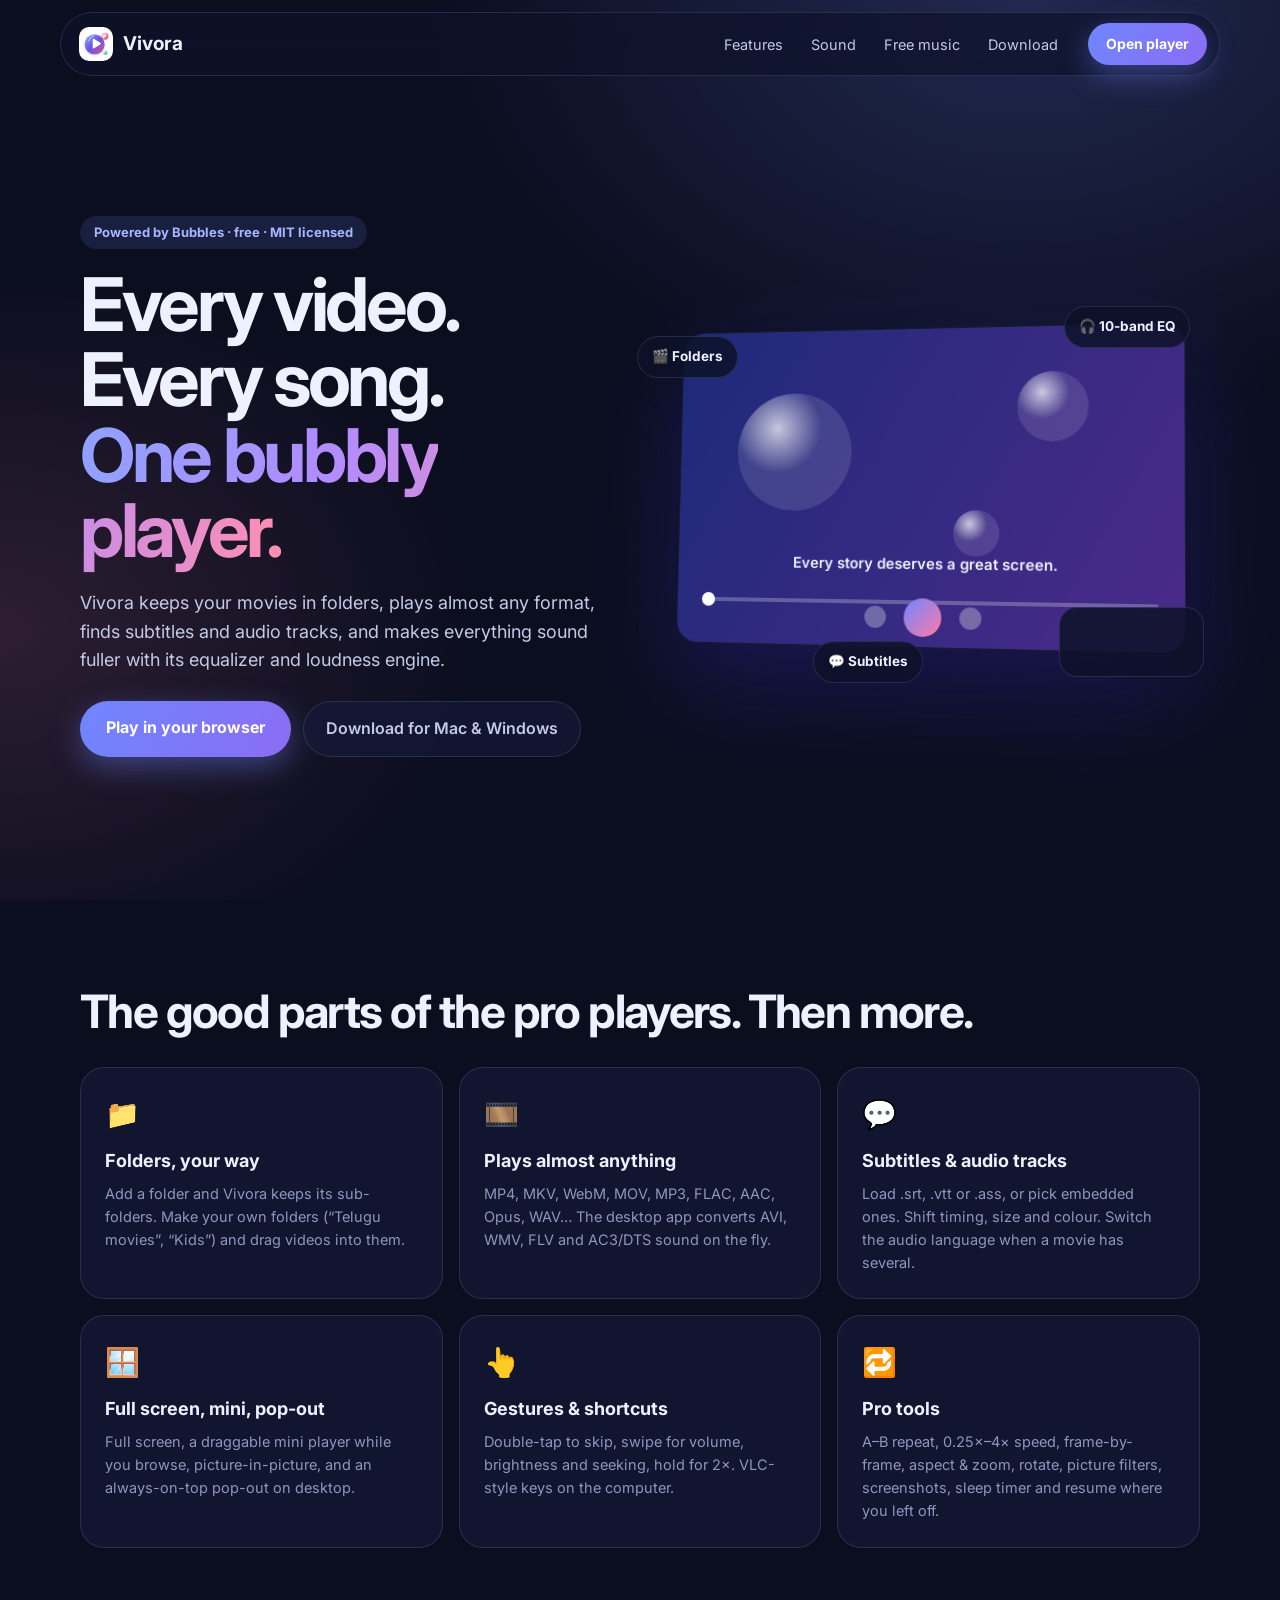
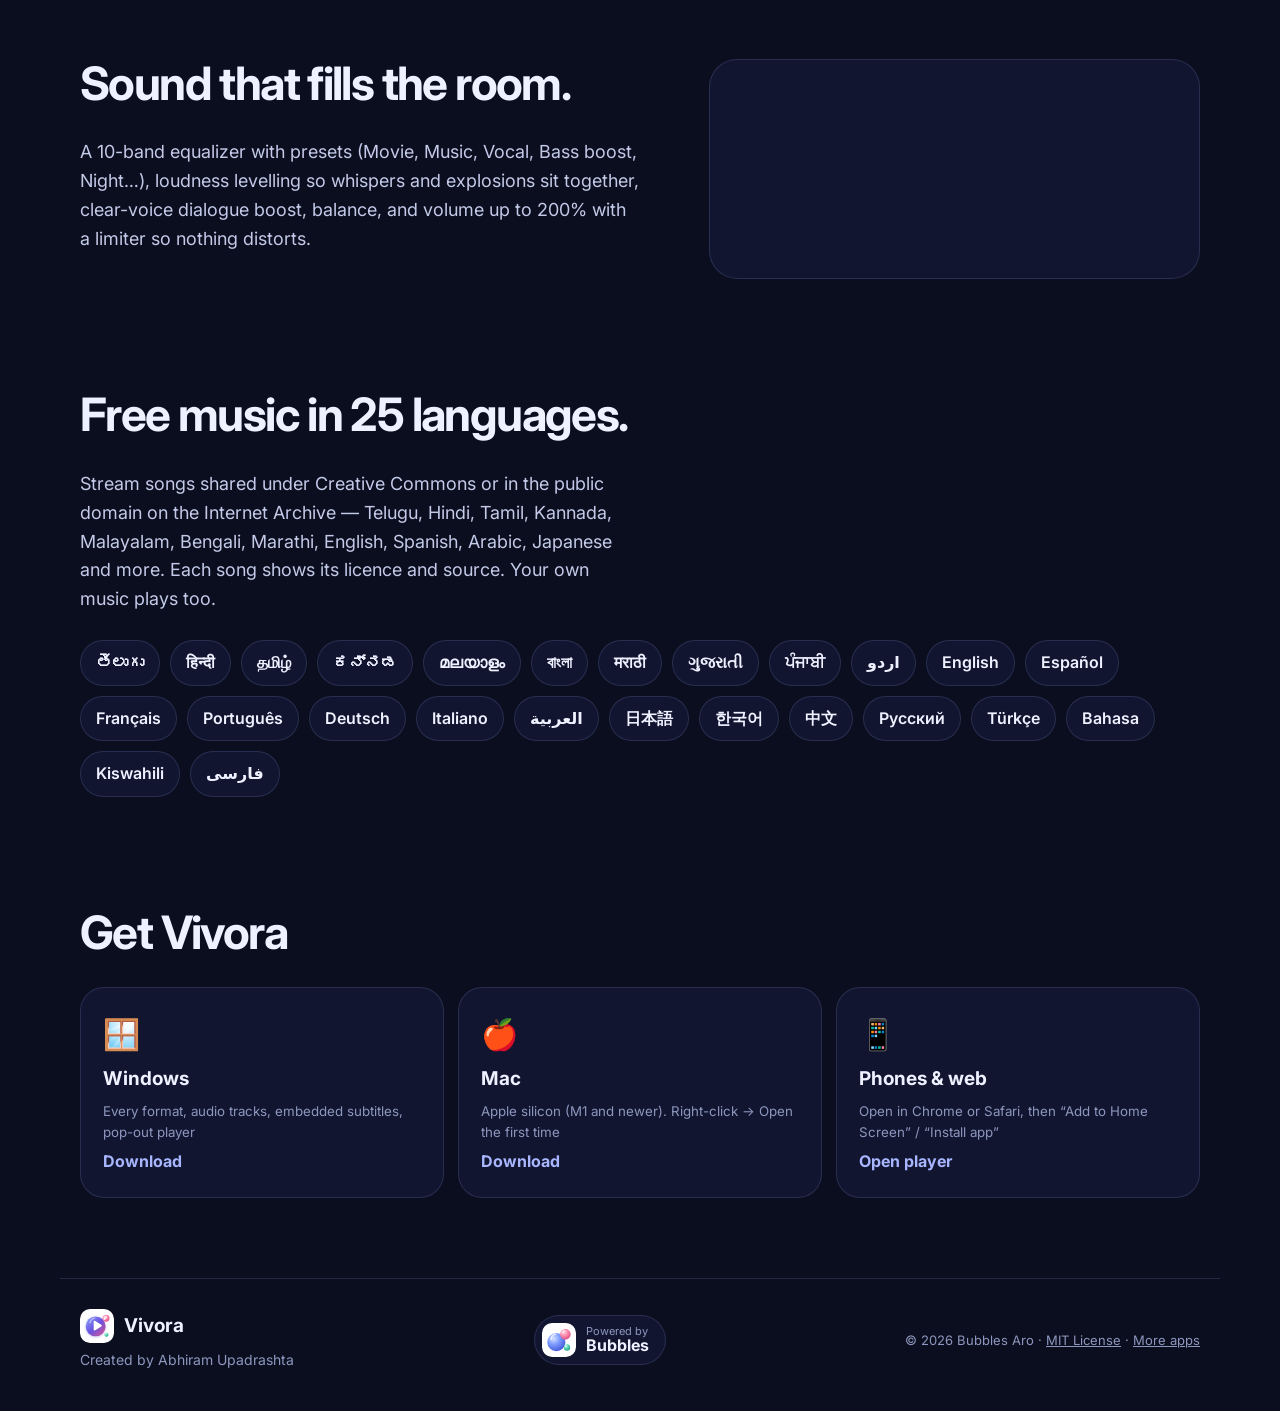
==== index.html @ 8bc0c9cb "Publish Vivora (src ad79552)" ====
<!doctype html>
<html lang="en">
<head>
<meta charset="utf-8">
<meta name="viewport" content="width=device-width,initial-scale=1">
<title>Vivora — video &amp; music player, free for Mac, Windows, phones and web</title>
<meta name="description" content="Vivora plays your movies and music with folders, subtitles, audio tracks, a 10-band equalizer, mini player and free music in 25 languages. Free, by Abhiram Upadrashta. Powered by Bubbles.">
<link rel="canonical" href="https://abhiramupadrashta.github.io/Vivora/">
<meta property="og:title" content="Vivora — video & music player"><meta property="og:image" content="https://abhiramupadrashta.github.io/Vivora/img/vivora-512.png">
<meta name="theme-color" content="#0b0e1f">
<link rel="icon" href="img/vivora.svg"><link rel="apple-touch-icon" href="img/vivora-180.png">
<link rel="preconnect" href="https://fonts.googleapis.com"><link rel="preconnect" href="https://fonts.gstatic.com" crossorigin>
<link href="https://fonts.googleapis.com/css2?family=Inter:wght@400;500;600;700;800&display=swap" rel="stylesheet">
<link rel="stylesheet" href="site.css?v=ad79552">
</head>
<body>
<header class="nav"><a class="brand" href="./"><img src="img/vivora.svg" alt=""><b>Vivora</b></a><nav><a href="#features">Features</a><a href="#sound">Sound</a><a href="#music">Free music</a><a href="#get">Download</a></nav><a class="cta sm" href="app/">Open player</a></header>
<main>
<section class="hero">
  <div class="copy">
    <span class="kicker rv">Powered by Bubbles · free · MIT licensed</span>
    <h1 class="rv">Every video.<br>Every song.<br><span class="grad">One bubbly player.</span></h1>
    <p class="lead rv">Vivora keeps your movies in folders, plays almost any format, finds subtitles and audio tracks, and makes everything sound fuller with its equalizer and loudness engine.</p>
    <div class="ctas rv"><a class="cta" href="app/">Play in your browser</a><a class="ghost" href="#get">Download for Mac &amp; Windows</a></div>
  </div>
  <div class="device rv" aria-hidden="true">
    <div class="screen">
      <div class="film"><i></i><i></i><i></i></div>
      <div class="sub">Every story deserves a great screen.</div>
      <div class="bar"><span class="fill"></span><span class="knob"></span></div>
      <div class="btns"><b></b><b class="big"></b><b></b></div>
    </div>
    <div class="eqv"><i></i><i></i><i></i><i></i><i></i><i></i><i></i><i></i><i></i><i></i></div>
    <div class="pill p1">🎬 Folders</div><div class="pill p2">💬 Subtitles</div><div class="pill p3">🎧 10-band EQ</div>
  </div>
</section>

<section id="features" class="sec">
  <h2 class="rv">The good parts of the pro players. Then more.</h2>
  <div class="grid">
    <article class="card rv"><span>📁</span><h3>Folders, your way</h3><p>Add a folder and Vivora keeps its sub-folders. Make your own folders (“Telugu movies”, “Kids”) and drag videos into them.</p></article>
    <article class="card rv"><span>🎞️</span><h3>Plays almost anything</h3><p>MP4, MKV, WebM, MOV, MP3, FLAC, AAC, Opus, WAV… The desktop app converts AVI, WMV, FLV and AC3/DTS sound on the fly.</p></article>
    <article class="card rv"><span>💬</span><h3>Subtitles &amp; audio tracks</h3><p>Load .srt, .vtt or .ass, or pick embedded ones. Shift timing, size and colour. Switch the audio language when a movie has several.</p></article>
    <article class="card rv"><span>🪟</span><h3>Full screen, mini, pop-out</h3><p>Full screen, a draggable mini player while you browse, picture-in-picture, and an always-on-top pop-out on desktop.</p></article>
    <article class="card rv"><span>👆</span><h3>Gestures &amp; shortcuts</h3><p>Double-tap to skip, swipe for volume, brightness and seeking, hold for 2×. VLC-style keys on the computer.</p></article>
    <article class="card rv"><span>🔁</span><h3>Pro tools</h3><p>A–B repeat, 0.25×–4× speed, frame-by-frame, aspect &amp; zoom, rotate, picture filters, screenshots, sleep timer and resume where you left off.</p></article>
  </div>
</section>

<section id="sound" class="sec sound">
  <div class="rv"><h2>Sound that fills the room.</h2><p class="lead">A 10-band equalizer with presets (Movie, Music, Vocal, Bass boost, Night…), loudness levelling so whispers and explosions sit together, clear-voice dialogue boost, balance, and volume up to 200% with a limiter so nothing distorts.</p></div>
  <div class="eqbig rv"><i></i><i></i><i></i><i></i><i></i><i></i><i></i><i></i><i></i><i></i></div>
</section>

<section id="music" class="sec music">
  <h2 class="rv">Free music in 25 languages.</h2>
  <p class="lead rv">Stream songs shared under Creative Commons or in the public domain on the Internet Archive — Telugu, Hindi, Tamil, Kannada, Malayalam, Bengali, Marathi, English, Spanish, Arabic, Japanese and more. Each song shows its licence and source. Your own music plays too.</p>
  <div class="langs rv"><span>తెలుగు</span><span>हिन्दी</span><span>தமிழ்</span><span>ಕನ್ನಡ</span><span>മലയാളം</span><span>বাংলা</span><span>मराठी</span><span>ગુજરાતી</span><span>ਪੰਜਾਬੀ</span><span>اردو</span><span>English</span><span>Español</span><span>Français</span><span>Português</span><span>Deutsch</span><span>Italiano</span><span>العربية</span><span>日本語</span><span>한국어</span><span>中文</span><span>Русский</span><span>Türkçe</span><span>Bahasa</span><span>Kiswahili</span><span>فارسی</span></div>
</section>

<section id="get" class="sec get">
  <h2 class="rv">Get Vivora</h2>
  <div class="dls">
    <a class="dl rv" href="https://github.com/AbhiramUpadrashta/Vivora/releases/latest/download/Vivora-Setup.exe"><span>🪟</span><b>Windows</b><small>Every format, audio tracks, embedded subtitles, pop-out player</small><em>Download</em></a>
    <a class="dl rv" href="https://github.com/AbhiramUpadrashta/Vivora/releases/latest/download/Vivora-mac.zip"><span>🍎</span><b>Mac</b><small>Apple silicon (M1 and newer). Right-click → Open the first time</small><em>Download</em></a>
    <a class="dl rv" href="app/"><span>📱</span><b>Phones &amp; web</b><small>Open in Chrome or Safari, then “Add to Home Screen” / “Install app”</small><em>Open player</em></a>
  </div>
</section>
</main>
<footer class="foot">
  <div><a class="brand" href="./"><img src="img/vivora.svg" alt=""><b>Vivora</b></a><p class="muted">Created by Abhiram Upadrashta</p></div>
  <a class="pby" href="../" title="Bubbles Aro — more apps"><img src="img/bubbles.svg" alt=""><span><small>Powered by</small><b>Bubbles</b></span></a>
  <div class="muted small">© <span id="yr"></span> Bubbles Aro · <a href="LICENSE.txt">MIT License</a> · <a href="../">More apps</a></div>
</footer>
<script src="site.js?v=ad79552"></script>
</body>
</html>
---- site.css ----
:root{--bg:#0b0e1f;--ink:#eef1ff;--ink2:#c3cae8;--muted:#8d97bd;--line:rgba(170,185,255,.15);--card:rgba(22,28,60,.6);--brand:#6f86ff;--brand2:#8b6cf5;--pink:#ff7aa8}*{box-sizing:border-box}html{scroll-behavior:smooth}body{margin:0;font:16px/1.6 Inter,system-ui,sans-serif;color:var(--ink);background:radial-gradient(1000px 700px at 80% 0%,rgba(111,134,255,.22),transparent 60%),radial-gradient(800px 600px at 0% 70%,rgba(255,122,168,.14),transparent 60%),var(--bg);background-attachment:fixed;overflow-x:hidden}a{color:inherit}.muted{color:var(--muted)}.small{font-size:13px}.grad{background:linear-gradient(100deg,#8fa2ff,#b18cff 45%,#ff8fb1);-webkit-background-clip:text;background-clip:text;color:transparent}.nav{position:sticky;top:12px;z-index:9;display:flex;align-items:center;gap:18px;max-width:1160px;margin:12px auto 0;padding:10px 12px 10px 18px;border-radius:999px;background:#0e122ab8;-webkit-backdrop-filter:blur(16px);backdrop-filter:blur(16px);border:1px solid var(--line)}.nav nav{display:flex;gap:4px;margin-left:auto}.nav nav a{text-decoration:none;color:var(--ink2);padding:8px 12px;border-radius:999px;font-size:14.5px}.nav nav a:hover{background:#6f86ff24}.brand{display:flex;align-items:center;gap:10px;text-decoration:none;font-size:19px}.brand img{width:34px;height:34px;border-radius:10px}.cta{display:inline-flex;text-decoration:none;color:#fff;font-weight:700;padding:14px 26px;border-radius:999px;background:linear-gradient(120deg,var(--brand),var(--brand2));box-shadow:0 10px 30px #6f86ff66;transition:.25s}.cta:hover{transform:translateY(-2px)}.cta.sm{padding:10px 18px;font-size:14px}.ghost{display:inline-flex;text-decoration:none;font-weight:600;color:var(--ink2);padding:14px 22px;border-radius:999px;border:1px solid var(--line);background:var(--card)}main{max-width:1160px;margin:0 auto;padding:0 20px}.hero{display:grid;grid-template-columns:1fr 1.05fr;gap:40px;align-items:center;min-height:calc(100vh - 80px)}.kicker{display:inline-block;font-size:13px;font-weight:700;color:#a8b6ff;background:#6f86ff24;padding:6px 14px;border-radius:999px;margin-bottom:18px}h1{font-size:clamp(42px,6vw,74px);line-height:1.02;letter-spacing:-.045em;margin:0 0 20px}.lead{font-size:18px;color:var(--ink2);max-width:560px;margin:0 0 26px}.ctas{display:flex;gap:12px;flex-wrap:wrap}.device{position:relative;padding:20px}.screen{position:relative;aspect-ratio:16/10;border-radius:22px;overflow:hidden;background:#000;border:1px solid var(--line);box-shadow:0 40px 100px #281e8c73;transform:perspective(1200px) rotateY(-10deg) rotateX(4deg);animation:float 7s ease-in-out infinite}@keyframes float{50%{transform:perspective(1200px) rotateY(-6deg) rotateX(2deg) translateY(-10px)}}.film{position:absolute;top:0;right:0;bottom:0;left:0;background:linear-gradient(120deg,#1d2a7a,#5b2a8e 45%,#c2457d 75%,#ff9e6b);background-size:300% 300%;animation:pan 9s ease-in-out infinite}@keyframes pan{50%{background-position:100% 50%}}.film i{position:absolute;border-radius:50%;background:radial-gradient(circle at 35% 30%,#ffffffb3,#fff0 40%),#ffffff1f;animation:bub 8s ease-in-out infinite}.film i:nth-child(1){width:120px;height:120px;left:12%;top:20%}.film i:nth-child(2){width:70px;height:70px;right:18%;top:14%;animation-delay:-3s}.film i:nth-child(3){width:46px;height:46px;left:56%;bottom:28%;animation-delay:-5s}@keyframes bub{50%{transform:translate(20px,-24px) scale(1.08)}}.sub{position:absolute;left:0;right:0;bottom:22%;text-align:center;font-weight:600;font-size:15px}.sub:before{content:"";position:absolute;top:-4px;right:25%;bottom:-4px;left:25%;background:#00000073;border-radius:6px;z-index:-1}.bar{position:absolute;left:5%;right:5%;bottom:13%;height:4px;border-radius:4px;background:#ffffff40}.bar .fill{position:absolute;left:0;top:0;bottom:0;border-radius:4px;background:linear-gradient(90deg,var(--brand),var(--pink));animation:prog 9s linear infinite}.bar .knob{position:absolute;top:-5px;width:14px;height:14px;border-radius:50%;background:#fff;animation:knob 9s linear infinite}@keyframes prog{0%{width:0}to{width:100%}}@keyframes knob{0%{left:0}to{left:calc(100% - 14px)}}.btns{position:absolute;bottom:3%;left:0;right:0;display:flex;justify-content:center;gap:18px;align-items:center}.btns b{width:22px;height:22px;border-radius:50%;background:#ffffff4d}.btns b.big{width:38px;height:38px;background:linear-gradient(135deg,var(--brand),var(--pink))}.eqv{position:absolute;right:-4px;bottom:-10px;display:flex;gap:5px;align-items:flex-end;height:70px;padding:12px 14px;border-radius:18px;background:#0e122ad9;border:1px solid var(--line)}.eqv i,.eqbig i{display:block;width:7px;border-radius:4px;background:linear-gradient(var(--pink),var(--brand));animation:eq 1.1s ease-in-out infinite alternate}.eqv i:nth-child(odd),.eqbig i:nth-child(odd){animation-duration:.8s}.eqv i:nth-child(3n),.eqbig i:nth-child(3n){animation-duration:1.3s}@keyframes eq{0%{height:12%}to{height:100%}}.pill{position:absolute;padding:9px 14px;border-radius:999px;background:#0e122ad9;border:1px solid var(--line);font-weight:700;font-size:13.5px;animation:pop 6s ease-in-out infinite}.p1{left:-10px;top:30px}.p2{left:30%;bottom:-16px;animation-delay:-2s}.p3{right:10px;top:0;animation-delay:-4s}@keyframes pop{0%,to{transform:translateY(0)}50%{transform:translateY(-8px)}}.sec{padding:90px 0 20px}h2{font-size:clamp(30px,4.2vw,46px);letter-spacing:-.035em;line-height:1.1;margin:0 0 30px}.grid{display:grid;grid-template-columns:repeat(3,1fr);gap:16px}.card{padding:24px;border-radius:24px;background:var(--card);border:1px solid var(--line);transition:transform .3s}.card:hover{transform:translateY(-6px)}.card span{font-size:28px}.card h3{margin:10px 0 6px;font-size:18px}.card p{margin:0;color:var(--muted);font-size:14.5px}.sound{display:grid;grid-template-columns:1.2fr 1fr;gap:40px;align-items:center}.eqbig{display:flex;gap:12px;align-items:flex-end;height:220px;padding:24px;border-radius:28px;background:var(--card);border:1px solid var(--line)}.eqbig i{flex:1;width:auto}.langs{display:flex;flex-wrap:wrap;gap:10px}.langs span{padding:9px 15px;border-radius:999px;background:var(--card);border:1px solid var(--line);font-weight:600;animation:pop 5s ease-in-out infinite}.langs span:nth-child(3n){animation-delay:-1.5s}.langs span:nth-child(3n+1){animation-delay:-3s}.dls{display:grid;grid-template-columns:repeat(3,1fr);gap:14px}.dl{display:flex;flex-direction:column;gap:6px;padding:22px;border-radius:24px;text-decoration:none;background:var(--card);border:1px solid var(--line);transition:.25s}.dl:hover{transform:translateY(-4px);border-color:#6f86ff80}.dl span{font-size:30px}.dl b{font-size:19px}.dl small{color:var(--muted);flex:1}.dl em{font-style:normal;font-weight:700;color:#a8b6ff}.foot{max-width:1160px;margin:60px auto 0;padding:30px 20px 40px;display:flex;gap:20px;justify-content:space-between;align-items:center;flex-wrap:wrap;border-top:1px solid var(--line)}.foot p{margin:6px 0 0;font-size:14px}.pby{display:inline-flex;align-items:center;gap:10px;padding:7px 16px 7px 7px;border-radius:999px;text-decoration:none;background:var(--card);border:1px solid var(--line)}.pby img{width:34px;height:34px;border-radius:10px}.pby span{display:flex;flex-direction:column;line-height:1.1}.pby small{font-size:11px;color:var(--muted)}.pby b{font-size:16px}.rv{opacity:0;transform:translateY(24px);transition:opacity .8s,transform .8s}.rv.in{opacity:1;transform:none}@media (max-width:900px){.hero,.sound,.grid,.dls{grid-template-columns:1fr}.nav nav{display:none}.brand{margin-right:auto}.screen{transform:none;animation:none}}@media (prefers-reduced-motion:reduce){*{animation:none!important}.rv{opacity:1;transform:none}}
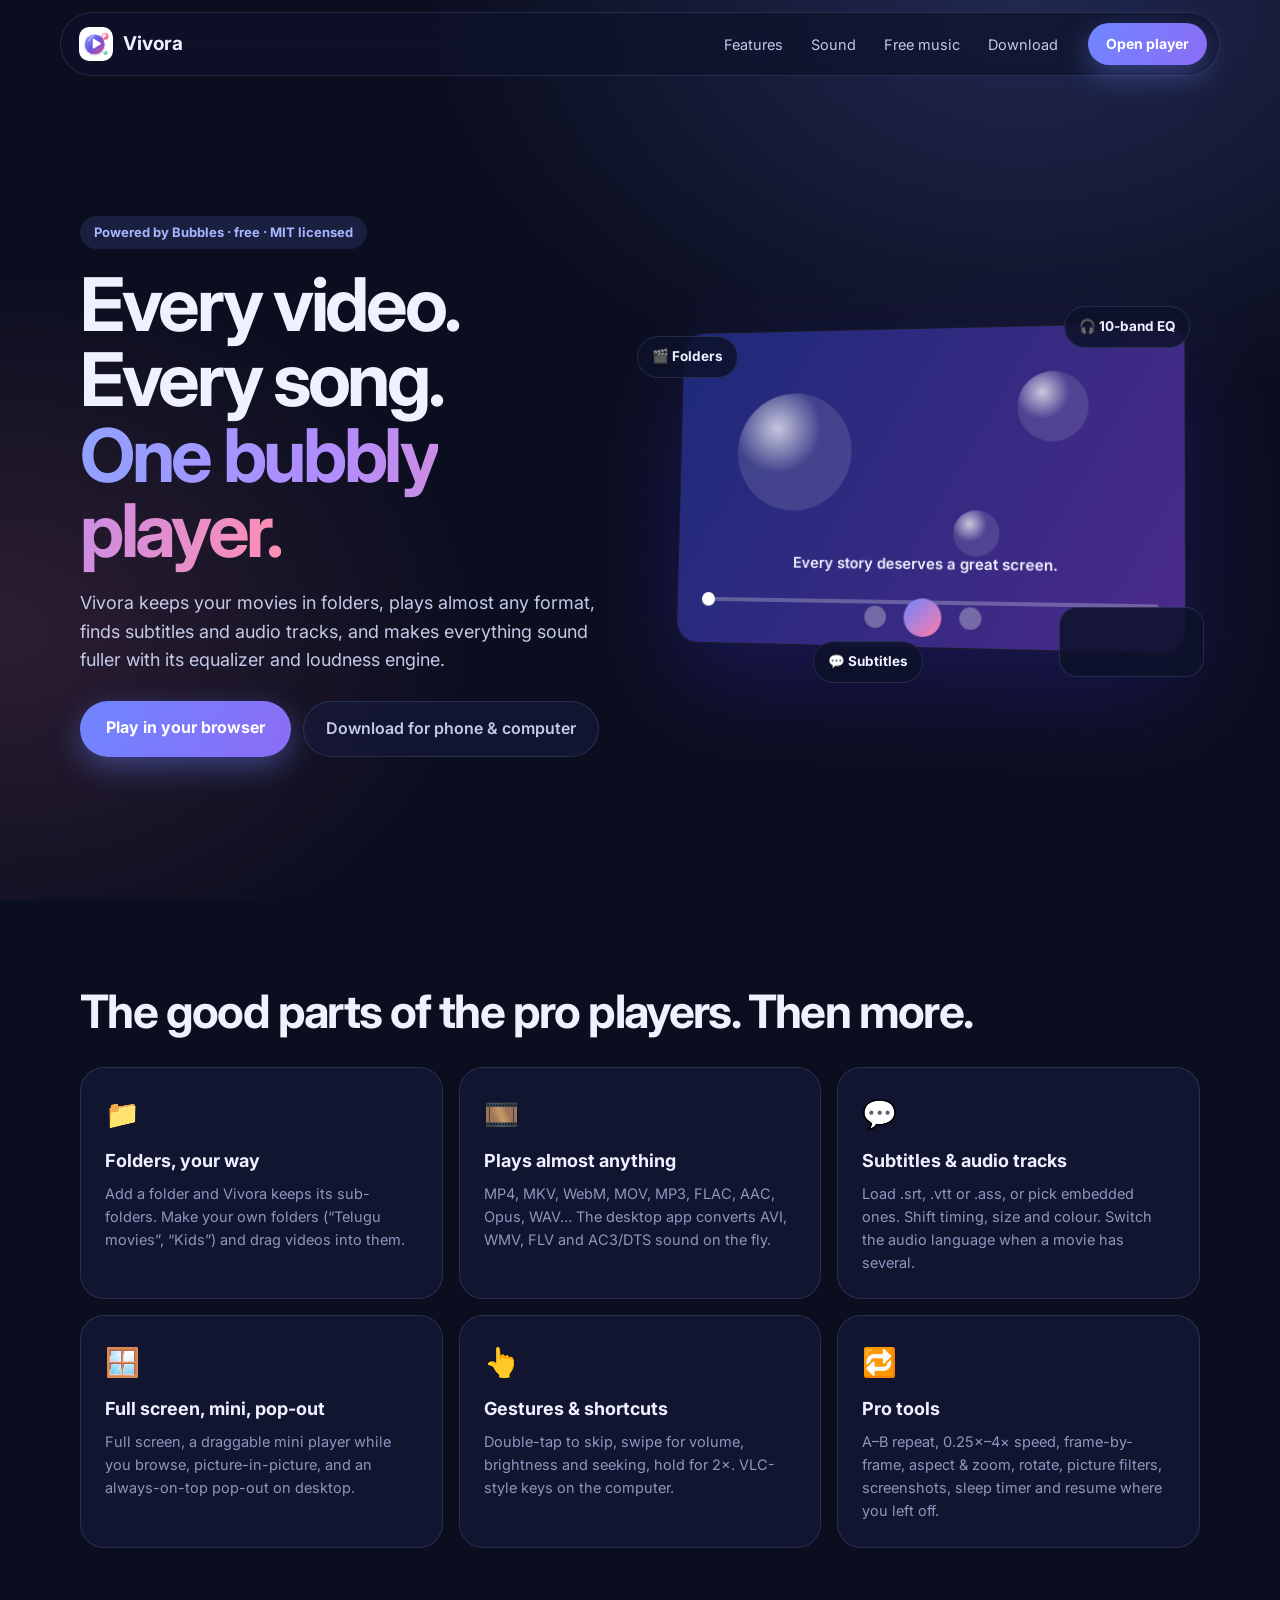
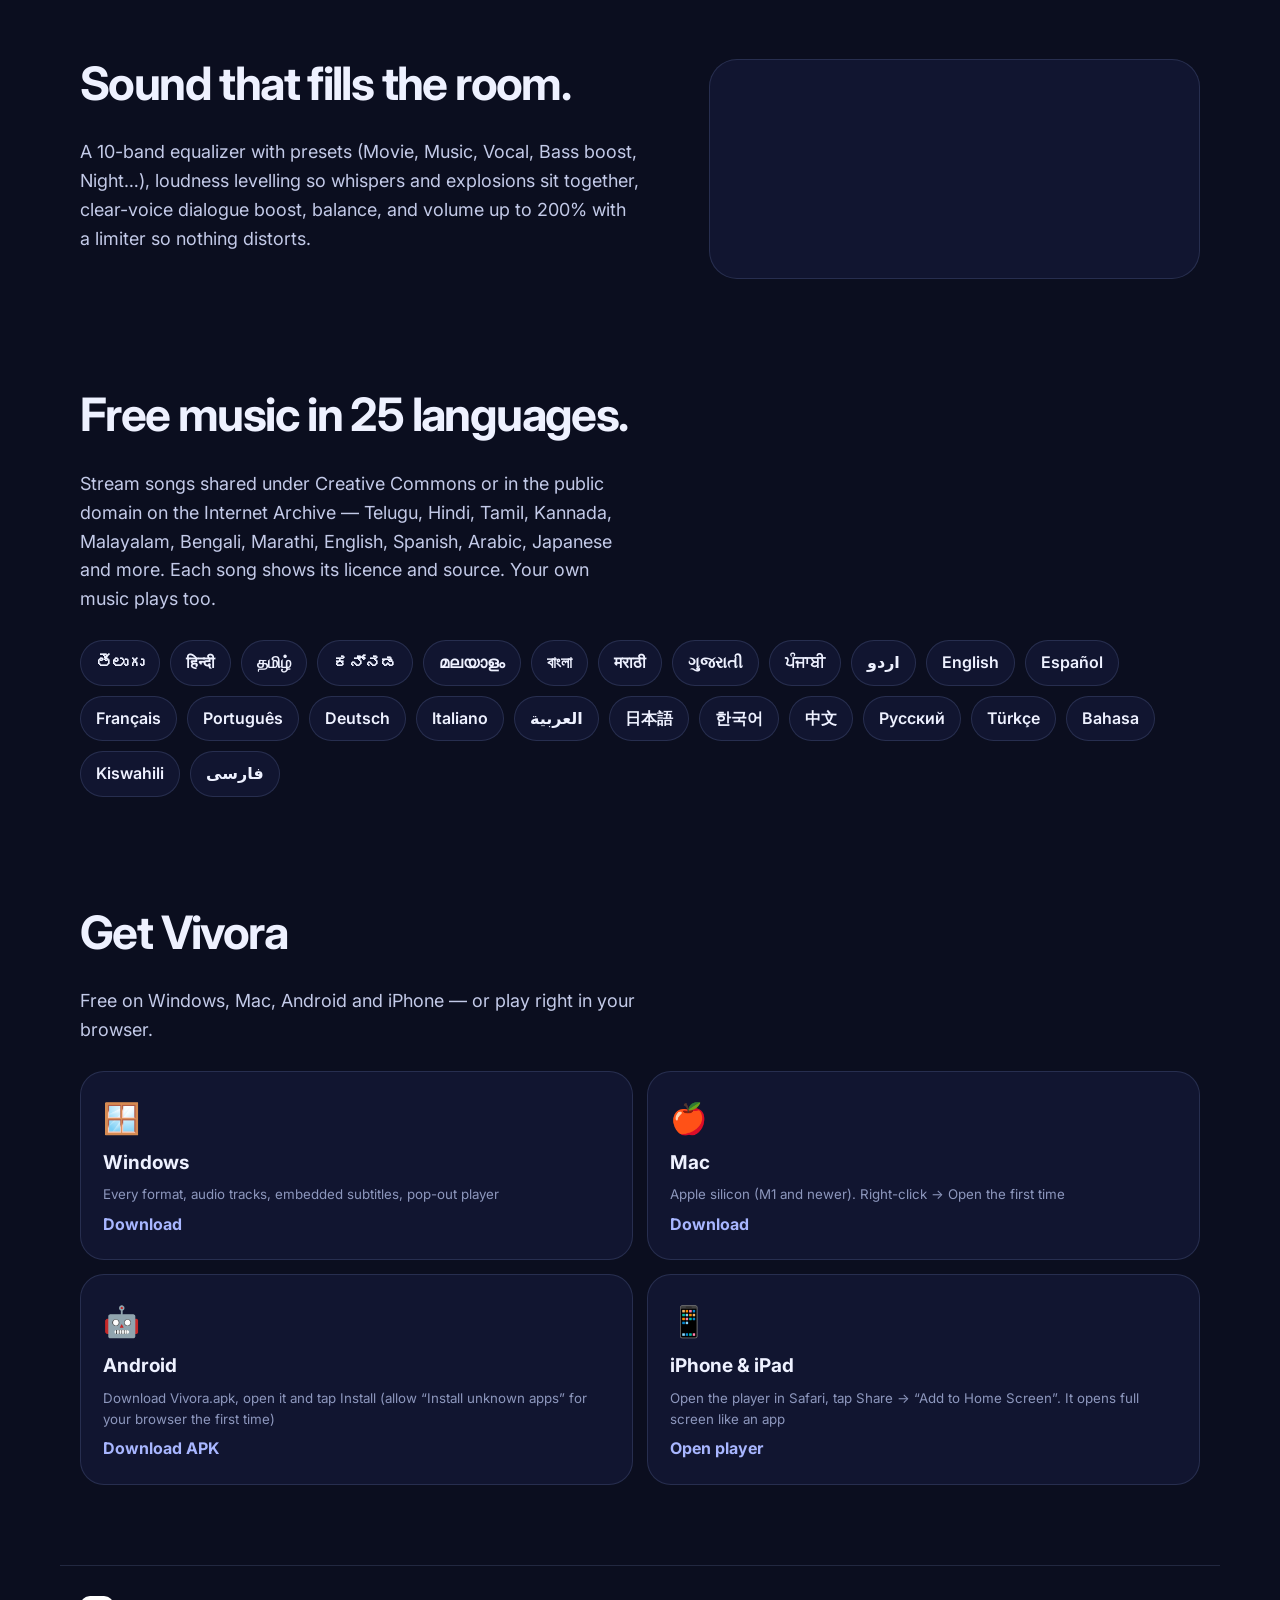
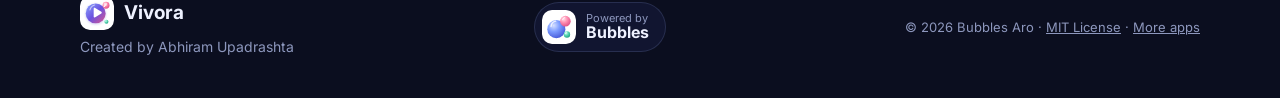
==== commit 0da16b1b: "Publish Vivora (src 5b68245)" ====
--- a/index.html
+++ b/index.html
@@ -11,7 +11,7 @@
 <link rel="icon" href="img/vivora.svg"><link rel="apple-touch-icon" href="img/vivora-180.png">
 <link rel="preconnect" href="https://fonts.googleapis.com"><link rel="preconnect" href="https://fonts.gstatic.com" crossorigin>
 <link href="https://fonts.googleapis.com/css2?family=Inter:wght@400;500;600;700;800&display=swap" rel="stylesheet">
-<link rel="stylesheet" href="site.css?v=ad79552">
+<link rel="stylesheet" href="site.css?v=5b68245">
 </head>
 <body>
 <header class="nav"><a class="brand" href="./"><img src="img/vivora.svg" alt=""><b>Vivora</b></a><nav><a href="#features">Features</a><a href="#sound">Sound</a><a href="#music">Free music</a><a href="#get">Download</a></nav><a class="cta sm" href="app/">Open player</a></header>
@@ -21,7 +21,7 @@
     <span class="kicker rv">Powered by Bubbles · free · MIT licensed</span>
     <h1 class="rv">Every video.<br>Every song.<br><span class="grad">One bubbly player.</span></h1>
     <p class="lead rv">Vivora keeps your movies in folders, plays almost any format, finds subtitles and audio tracks, and makes everything sound fuller with its equalizer and loudness engine.</p>
-    <div class="ctas rv"><a class="cta" href="app/">Play in your browser</a><a class="ghost" href="#get">Download for Mac &amp; Windows</a></div>
+    <div class="ctas rv"><a class="cta" href="app/">Play in your browser</a><a class="ghost" href="#get">Download for phone &amp; computer</a></div>
   </div>
   <div class="device rv" aria-hidden="true">
     <div class="screen">
@@ -60,10 +60,12 @@
 
 <section id="get" class="sec get">
   <h2 class="rv">Get Vivora</h2>
+  <p class="lead rv" id="dlHint">Free on Windows, Mac, Android and iPhone — or play right in your browser.</p>
   <div class="dls">
-    <a class="dl rv" href="https://github.com/AbhiramUpadrashta/Vivora/releases/latest/download/Vivora-Setup.exe"><span>🪟</span><b>Windows</b><small>Every format, audio tracks, embedded subtitles, pop-out player</small><em>Download</em></a>
-    <a class="dl rv" href="https://github.com/AbhiramUpadrashta/Vivora/releases/latest/download/Vivora-mac.zip"><span>🍎</span><b>Mac</b><small>Apple silicon (M1 and newer). Right-click → Open the first time</small><em>Download</em></a>
-    <a class="dl rv" href="app/"><span>📱</span><b>Phones &amp; web</b><small>Open in Chrome or Safari, then “Add to Home Screen” / “Install app”</small><em>Open player</em></a>
+    <a class="dl rv" id="dlWin" href="https://github.com/AbhiramUpadrashta/Vivora/releases/latest/download/Vivora-Setup.exe"><span>🪟</span><b>Windows</b><small>Every format, audio tracks, embedded subtitles, pop-out player</small><em>Download</em></a>
+    <a class="dl rv" id="dlMac" href="https://github.com/AbhiramUpadrashta/Vivora/releases/latest/download/Vivora-mac.zip"><span>🍎</span><b>Mac</b><small>Apple silicon (M1 and newer). Right-click → Open the first time</small><em>Download</em></a>
+    <a class="dl rv" id="dlAndroid" href="https://github.com/AbhiramUpadrashta/Vivora/releases/latest/download/Vivora.apk"><span>🤖</span><b>Android</b><small>Download Vivora.apk, open it and tap Install (allow “Install unknown apps” for your browser the first time)</small><em>Download APK</em></a>
+    <a class="dl rv" id="dlIos" href="app/"><span>📱</span><b>iPhone &amp; iPad</b><small>Open the player in Safari, tap Share → “Add to Home Screen”. It opens full screen like an app</small><em>Open player</em></a>
   </div>
 </section>
 </main>
@@ -72,6 +74,6 @@
   <a class="pby" href="../" title="Bubbles Aro — more apps"><img src="img/bubbles.svg" alt=""><span><small>Powered by</small><b>Bubbles</b></span></a>
   <div class="muted small">© <span id="yr"></span> Bubbles Aro · <a href="LICENSE.txt">MIT License</a> · <a href="../">More apps</a></div>
 </footer>
-<script src="site.js?v=ad79552"></script>
+<script src="site.js?v=5b68245"></script>
 </body>
 </html>
--- a/site.css
+++ b/site.css
@@ -1 +1 @@
-:root{--bg:#0b0e1f;--ink:#eef1ff;--ink2:#c3cae8;--muted:#8d97bd;--line:rgba(170,185,255,.15);--card:rgba(22,28,60,.6);--brand:#6f86ff;--brand2:#8b6cf5;--pink:#ff7aa8}*{box-sizing:border-box}html{scroll-behavior:smooth}body{margin:0;font:16px/1.6 Inter,system-ui,sans-serif;color:var(--ink);background:radial-gradient(1000px 700px at 80% 0%,rgba(111,134,255,.22),transparent 60%),radial-gradient(800px 600px at 0% 70%,rgba(255,122,168,.14),transparent 60%),var(--bg);background-attachment:fixed;overflow-x:hidden}a{color:inherit}.muted{color:var(--muted)}.small{font-size:13px}.grad{background:linear-gradient(100deg,#8fa2ff,#b18cff 45%,#ff8fb1);-webkit-background-clip:text;background-clip:text;color:transparent}.nav{position:sticky;top:12px;z-index:9;display:flex;align-items:center;gap:18px;max-width:1160px;margin:12px auto 0;padding:10px 12px 10px 18px;border-radius:999px;background:#0e122ab8;-webkit-backdrop-filter:blur(16px);backdrop-filter:blur(16px);border:1px solid var(--line)}.nav nav{display:flex;gap:4px;margin-left:auto}.nav nav a{text-decoration:none;color:var(--ink2);padding:8px 12px;border-radius:999px;font-size:14.5px}.nav nav a:hover{background:#6f86ff24}.brand{display:flex;align-items:center;gap:10px;text-decoration:none;font-size:19px}.brand img{width:34px;height:34px;border-radius:10px}.cta{display:inline-flex;text-decoration:none;color:#fff;font-weight:700;padding:14px 26px;border-radius:999px;background:linear-gradient(120deg,var(--brand),var(--brand2));box-shadow:0 10px 30px #6f86ff66;transition:.25s}.cta:hover{transform:translateY(-2px)}.cta.sm{padding:10px 18px;font-size:14px}.ghost{display:inline-flex;text-decoration:none;font-weight:600;color:var(--ink2);padding:14px 22px;border-radius:999px;border:1px solid var(--line);background:var(--card)}main{max-width:1160px;margin:0 auto;padding:0 20px}.hero{display:grid;grid-template-columns:1fr 1.05fr;gap:40px;align-items:center;min-height:calc(100vh - 80px)}.kicker{display:inline-block;font-size:13px;font-weight:700;color:#a8b6ff;background:#6f86ff24;padding:6px 14px;border-radius:999px;margin-bottom:18px}h1{font-size:clamp(42px,6vw,74px);line-height:1.02;letter-spacing:-.045em;margin:0 0 20px}.lead{font-size:18px;color:var(--ink2);max-width:560px;margin:0 0 26px}.ctas{display:flex;gap:12px;flex-wrap:wrap}.device{position:relative;padding:20px}.screen{position:relative;aspect-ratio:16/10;border-radius:22px;overflow:hidden;background:#000;border:1px solid var(--line);box-shadow:0 40px 100px #281e8c73;transform:perspective(1200px) rotateY(-10deg) rotateX(4deg);animation:float 7s ease-in-out infinite}@keyframes float{50%{transform:perspective(1200px) rotateY(-6deg) rotateX(2deg) translateY(-10px)}}.film{position:absolute;top:0;right:0;bottom:0;left:0;background:linear-gradient(120deg,#1d2a7a,#5b2a8e 45%,#c2457d 75%,#ff9e6b);background-size:300% 300%;animation:pan 9s ease-in-out infinite}@keyframes pan{50%{background-position:100% 50%}}.film i{position:absolute;border-radius:50%;background:radial-gradient(circle at 35% 30%,#ffffffb3,#fff0 40%),#ffffff1f;animation:bub 8s ease-in-out infinite}.film i:nth-child(1){width:120px;height:120px;left:12%;top:20%}.film i:nth-child(2){width:70px;height:70px;right:18%;top:14%;animation-delay:-3s}.film i:nth-child(3){width:46px;height:46px;left:56%;bottom:28%;animation-delay:-5s}@keyframes bub{50%{transform:translate(20px,-24px) scale(1.08)}}.sub{position:absolute;left:0;right:0;bottom:22%;text-align:center;font-weight:600;font-size:15px}.sub:before{content:"";position:absolute;top:-4px;right:25%;bottom:-4px;left:25%;background:#00000073;border-radius:6px;z-index:-1}.bar{position:absolute;left:5%;right:5%;bottom:13%;height:4px;border-radius:4px;background:#ffffff40}.bar .fill{position:absolute;left:0;top:0;bottom:0;border-radius:4px;background:linear-gradient(90deg,var(--brand),var(--pink));animation:prog 9s linear infinite}.bar .knob{position:absolute;top:-5px;width:14px;height:14px;border-radius:50%;background:#fff;animation:knob 9s linear infinite}@keyframes prog{0%{width:0}to{width:100%}}@keyframes knob{0%{left:0}to{left:calc(100% - 14px)}}.btns{position:absolute;bottom:3%;left:0;right:0;display:flex;justify-content:center;gap:18px;align-items:center}.btns b{width:22px;height:22px;border-radius:50%;background:#ffffff4d}.btns b.big{width:38px;height:38px;background:linear-gradient(135deg,var(--brand),var(--pink))}.eqv{position:absolute;right:-4px;bottom:-10px;display:flex;gap:5px;align-items:flex-end;height:70px;padding:12px 14px;border-radius:18px;background:#0e122ad9;border:1px solid var(--line)}.eqv i,.eqbig i{display:block;width:7px;border-radius:4px;background:linear-gradient(var(--pink),var(--brand));animation:eq 1.1s ease-in-out infinite alternate}.eqv i:nth-child(odd),.eqbig i:nth-child(odd){animation-duration:.8s}.eqv i:nth-child(3n),.eqbig i:nth-child(3n){animation-duration:1.3s}@keyframes eq{0%{height:12%}to{height:100%}}.pill{position:absolute;padding:9px 14px;border-radius:999px;background:#0e122ad9;border:1px solid var(--line);font-weight:700;font-size:13.5px;animation:pop 6s ease-in-out infinite}.p1{left:-10px;top:30px}.p2{left:30%;bottom:-16px;animation-delay:-2s}.p3{right:10px;top:0;animation-delay:-4s}@keyframes pop{0%,to{transform:translateY(0)}50%{transform:translateY(-8px)}}.sec{padding:90px 0 20px}h2{font-size:clamp(30px,4.2vw,46px);letter-spacing:-.035em;line-height:1.1;margin:0 0 30px}.grid{display:grid;grid-template-columns:repeat(3,1fr);gap:16px}.card{padding:24px;border-radius:24px;background:var(--card);border:1px solid var(--line);transition:transform .3s}.card:hover{transform:translateY(-6px)}.card span{font-size:28px}.card h3{margin:10px 0 6px;font-size:18px}.card p{margin:0;color:var(--muted);font-size:14.5px}.sound{display:grid;grid-template-columns:1.2fr 1fr;gap:40px;align-items:center}.eqbig{display:flex;gap:12px;align-items:flex-end;height:220px;padding:24px;border-radius:28px;background:var(--card);border:1px solid var(--line)}.eqbig i{flex:1;width:auto}.langs{display:flex;flex-wrap:wrap;gap:10px}.langs span{padding:9px 15px;border-radius:999px;background:var(--card);border:1px solid var(--line);font-weight:600;animation:pop 5s ease-in-out infinite}.langs span:nth-child(3n){animation-delay:-1.5s}.langs span:nth-child(3n+1){animation-delay:-3s}.dls{display:grid;grid-template-columns:repeat(3,1fr);gap:14px}.dl{display:flex;flex-direction:column;gap:6px;padding:22px;border-radius:24px;text-decoration:none;background:var(--card);border:1px solid var(--line);transition:.25s}.dl:hover{transform:translateY(-4px);border-color:#6f86ff80}.dl span{font-size:30px}.dl b{font-size:19px}.dl small{color:var(--muted);flex:1}.dl em{font-style:normal;font-weight:700;color:#a8b6ff}.foot{max-width:1160px;margin:60px auto 0;padding:30px 20px 40px;display:flex;gap:20px;justify-content:space-between;align-items:center;flex-wrap:wrap;border-top:1px solid var(--line)}.foot p{margin:6px 0 0;font-size:14px}.pby{display:inline-flex;align-items:center;gap:10px;padding:7px 16px 7px 7px;border-radius:999px;text-decoration:none;background:var(--card);border:1px solid var(--line)}.pby img{width:34px;height:34px;border-radius:10px}.pby span{display:flex;flex-direction:column;line-height:1.1}.pby small{font-size:11px;color:var(--muted)}.pby b{font-size:16px}.rv{opacity:0;transform:translateY(24px);transition:opacity .8s,transform .8s}.rv.in{opacity:1;transform:none}@media (max-width:900px){.hero,.sound,.grid,.dls{grid-template-columns:1fr}.nav nav{display:none}.brand{margin-right:auto}.screen{transform:none;animation:none}}@media (prefers-reduced-motion:reduce){*{animation:none!important}.rv{opacity:1;transform:none}}
+:root{--bg:#0b0e1f;--ink:#eef1ff;--ink2:#c3cae8;--muted:#8d97bd;--line:rgba(170,185,255,.15);--card:rgba(22,28,60,.6);--brand:#6f86ff;--brand2:#8b6cf5;--pink:#ff7aa8}*{box-sizing:border-box}html{scroll-behavior:smooth}body{margin:0;font:16px/1.6 Inter,system-ui,sans-serif;color:var(--ink);background:radial-gradient(1000px 700px at 80% 0%,rgba(111,134,255,.22),transparent 60%),radial-gradient(800px 600px at 0% 70%,rgba(255,122,168,.14),transparent 60%),var(--bg);background-attachment:fixed;overflow-x:hidden}a{color:inherit}.muted{color:var(--muted)}.small{font-size:13px}.grad{background:linear-gradient(100deg,#8fa2ff,#b18cff 45%,#ff8fb1);-webkit-background-clip:text;background-clip:text;color:transparent}.nav{position:sticky;top:12px;z-index:9;display:flex;align-items:center;gap:18px;max-width:1160px;margin:12px auto 0;padding:10px 12px 10px 18px;border-radius:999px;background:#0e122ab8;-webkit-backdrop-filter:blur(16px);backdrop-filter:blur(16px);border:1px solid var(--line)}.nav nav{display:flex;gap:4px;margin-left:auto}.nav nav a{text-decoration:none;color:var(--ink2);padding:8px 12px;border-radius:999px;font-size:14.5px}.nav nav a:hover{background:#6f86ff24}.brand{display:flex;align-items:center;gap:10px;text-decoration:none;font-size:19px}.brand img{width:34px;height:34px;border-radius:10px}.cta{display:inline-flex;text-decoration:none;color:#fff;font-weight:700;padding:14px 26px;border-radius:999px;background:linear-gradient(120deg,var(--brand),var(--brand2));box-shadow:0 10px 30px #6f86ff66;transition:.25s}.cta:hover{transform:translateY(-2px)}.cta.sm{padding:10px 18px;font-size:14px}.ghost{display:inline-flex;text-decoration:none;font-weight:600;color:var(--ink2);padding:14px 22px;border-radius:999px;border:1px solid var(--line);background:var(--card)}main{max-width:1160px;margin:0 auto;padding:0 20px}.hero{display:grid;grid-template-columns:1fr 1.05fr;gap:40px;align-items:center;min-height:calc(100vh - 80px)}.kicker{display:inline-block;font-size:13px;font-weight:700;color:#a8b6ff;background:#6f86ff24;padding:6px 14px;border-radius:999px;margin-bottom:18px}h1{font-size:clamp(42px,6vw,74px);line-height:1.02;letter-spacing:-.045em;margin:0 0 20px}.lead{font-size:18px;color:var(--ink2);max-width:560px;margin:0 0 26px}.ctas{display:flex;gap:12px;flex-wrap:wrap}.device{position:relative;padding:20px}.screen{position:relative;aspect-ratio:16/10;border-radius:22px;overflow:hidden;background:#000;border:1px solid var(--line);box-shadow:0 40px 100px #281e8c73;transform:perspective(1200px) rotateY(-10deg) rotateX(4deg);animation:float 7s ease-in-out infinite}@keyframes float{50%{transform:perspective(1200px) rotateY(-6deg) rotateX(2deg) translateY(-10px)}}.film{position:absolute;top:0;right:0;bottom:0;left:0;background:linear-gradient(120deg,#1d2a7a,#5b2a8e 45%,#c2457d 75%,#ff9e6b);background-size:300% 300%;animation:pan 9s ease-in-out infinite}@keyframes pan{50%{background-position:100% 50%}}.film i{position:absolute;border-radius:50%;background:radial-gradient(circle at 35% 30%,#ffffffb3,#fff0 40%),#ffffff1f;animation:bub 8s ease-in-out infinite}.film i:nth-child(1){width:120px;height:120px;left:12%;top:20%}.film i:nth-child(2){width:70px;height:70px;right:18%;top:14%;animation-delay:-3s}.film i:nth-child(3){width:46px;height:46px;left:56%;bottom:28%;animation-delay:-5s}@keyframes bub{50%{transform:translate(20px,-24px) scale(1.08)}}.sub{position:absolute;left:0;right:0;bottom:22%;text-align:center;font-weight:600;font-size:15px}.sub:before{content:"";position:absolute;top:-4px;right:25%;bottom:-4px;left:25%;background:#00000073;border-radius:6px;z-index:-1}.bar{position:absolute;left:5%;right:5%;bottom:13%;height:4px;border-radius:4px;background:#ffffff40}.bar .fill{position:absolute;left:0;top:0;bottom:0;border-radius:4px;background:linear-gradient(90deg,var(--brand),var(--pink));animation:prog 9s linear infinite}.bar .knob{position:absolute;top:-5px;width:14px;height:14px;border-radius:50%;background:#fff;animation:knob 9s linear infinite}@keyframes prog{0%{width:0}to{width:100%}}@keyframes knob{0%{left:0}to{left:calc(100% - 14px)}}.btns{position:absolute;bottom:3%;left:0;right:0;display:flex;justify-content:center;gap:18px;align-items:center}.btns b{width:22px;height:22px;border-radius:50%;background:#ffffff4d}.btns b.big{width:38px;height:38px;background:linear-gradient(135deg,var(--brand),var(--pink))}.eqv{position:absolute;right:-4px;bottom:-10px;display:flex;gap:5px;align-items:flex-end;height:70px;padding:12px 14px;border-radius:18px;background:#0e122ad9;border:1px solid var(--line)}.eqv i,.eqbig i{display:block;width:7px;border-radius:4px;background:linear-gradient(var(--pink),var(--brand));animation:eq 1.1s ease-in-out infinite alternate}.eqv i:nth-child(odd),.eqbig i:nth-child(odd){animation-duration:.8s}.eqv i:nth-child(3n),.eqbig i:nth-child(3n){animation-duration:1.3s}@keyframes eq{0%{height:12%}to{height:100%}}.pill{position:absolute;padding:9px 14px;border-radius:999px;background:#0e122ad9;border:1px solid var(--line);font-weight:700;font-size:13.5px;animation:pop 6s ease-in-out infinite}.p1{left:-10px;top:30px}.p2{left:30%;bottom:-16px;animation-delay:-2s}.p3{right:10px;top:0;animation-delay:-4s}@keyframes pop{0%,to{transform:translateY(0)}50%{transform:translateY(-8px)}}.sec{padding:90px 0 20px}h2{font-size:clamp(30px,4.2vw,46px);letter-spacing:-.035em;line-height:1.1;margin:0 0 30px}.grid{display:grid;grid-template-columns:repeat(3,1fr);gap:16px}.card{padding:24px;border-radius:24px;background:var(--card);border:1px solid var(--line);transition:transform .3s}.card:hover{transform:translateY(-6px)}.card span{font-size:28px}.card h3{margin:10px 0 6px;font-size:18px}.card p{margin:0;color:var(--muted);font-size:14.5px}.sound{display:grid;grid-template-columns:1.2fr 1fr;gap:40px;align-items:center}.eqbig{display:flex;gap:12px;align-items:flex-end;height:220px;padding:24px;border-radius:28px;background:var(--card);border:1px solid var(--line)}.eqbig i{flex:1;width:auto}.langs{display:flex;flex-wrap:wrap;gap:10px}.langs span{padding:9px 15px;border-radius:999px;background:var(--card);border:1px solid var(--line);font-weight:600;animation:pop 5s ease-in-out infinite}.langs span:nth-child(3n){animation-delay:-1.5s}.langs span:nth-child(3n+1){animation-delay:-3s}.dls{display:grid;grid-template-columns:repeat(2,1fr);gap:14px}.dl.me{border-color:#ff7aa8b3;box-shadow:0 0 0 2px #ff7aa840}.dl{display:flex;flex-direction:column;gap:6px;padding:22px;border-radius:24px;text-decoration:none;background:var(--card);border:1px solid var(--line);transition:.25s}.dl:hover{transform:translateY(-4px);border-color:#6f86ff80}.dl span{font-size:30px}.dl b{font-size:19px}.dl small{color:var(--muted);flex:1}.dl em{font-style:normal;font-weight:700;color:#a8b6ff}.foot{max-width:1160px;margin:60px auto 0;padding:30px 20px 40px;display:flex;gap:20px;justify-content:space-between;align-items:center;flex-wrap:wrap;border-top:1px solid var(--line)}.foot p{margin:6px 0 0;font-size:14px}.pby{display:inline-flex;align-items:center;gap:10px;padding:7px 16px 7px 7px;border-radius:999px;text-decoration:none;background:var(--card);border:1px solid var(--line)}.pby img{width:34px;height:34px;border-radius:10px}.pby span{display:flex;flex-direction:column;line-height:1.1}.pby small{font-size:11px;color:var(--muted)}.pby b{font-size:16px}.rv{opacity:0;transform:translateY(24px);transition:opacity .8s,transform .8s}.rv.in{opacity:1;transform:none}@media (max-width:900px){.hero,.sound,.grid,.dls{grid-template-columns:1fr}.nav nav{display:none}.brand{margin-right:auto}.screen{transform:none;animation:none}}@media (prefers-reduced-motion:reduce){*{animation:none!important}.rv{opacity:1;transform:none}}
